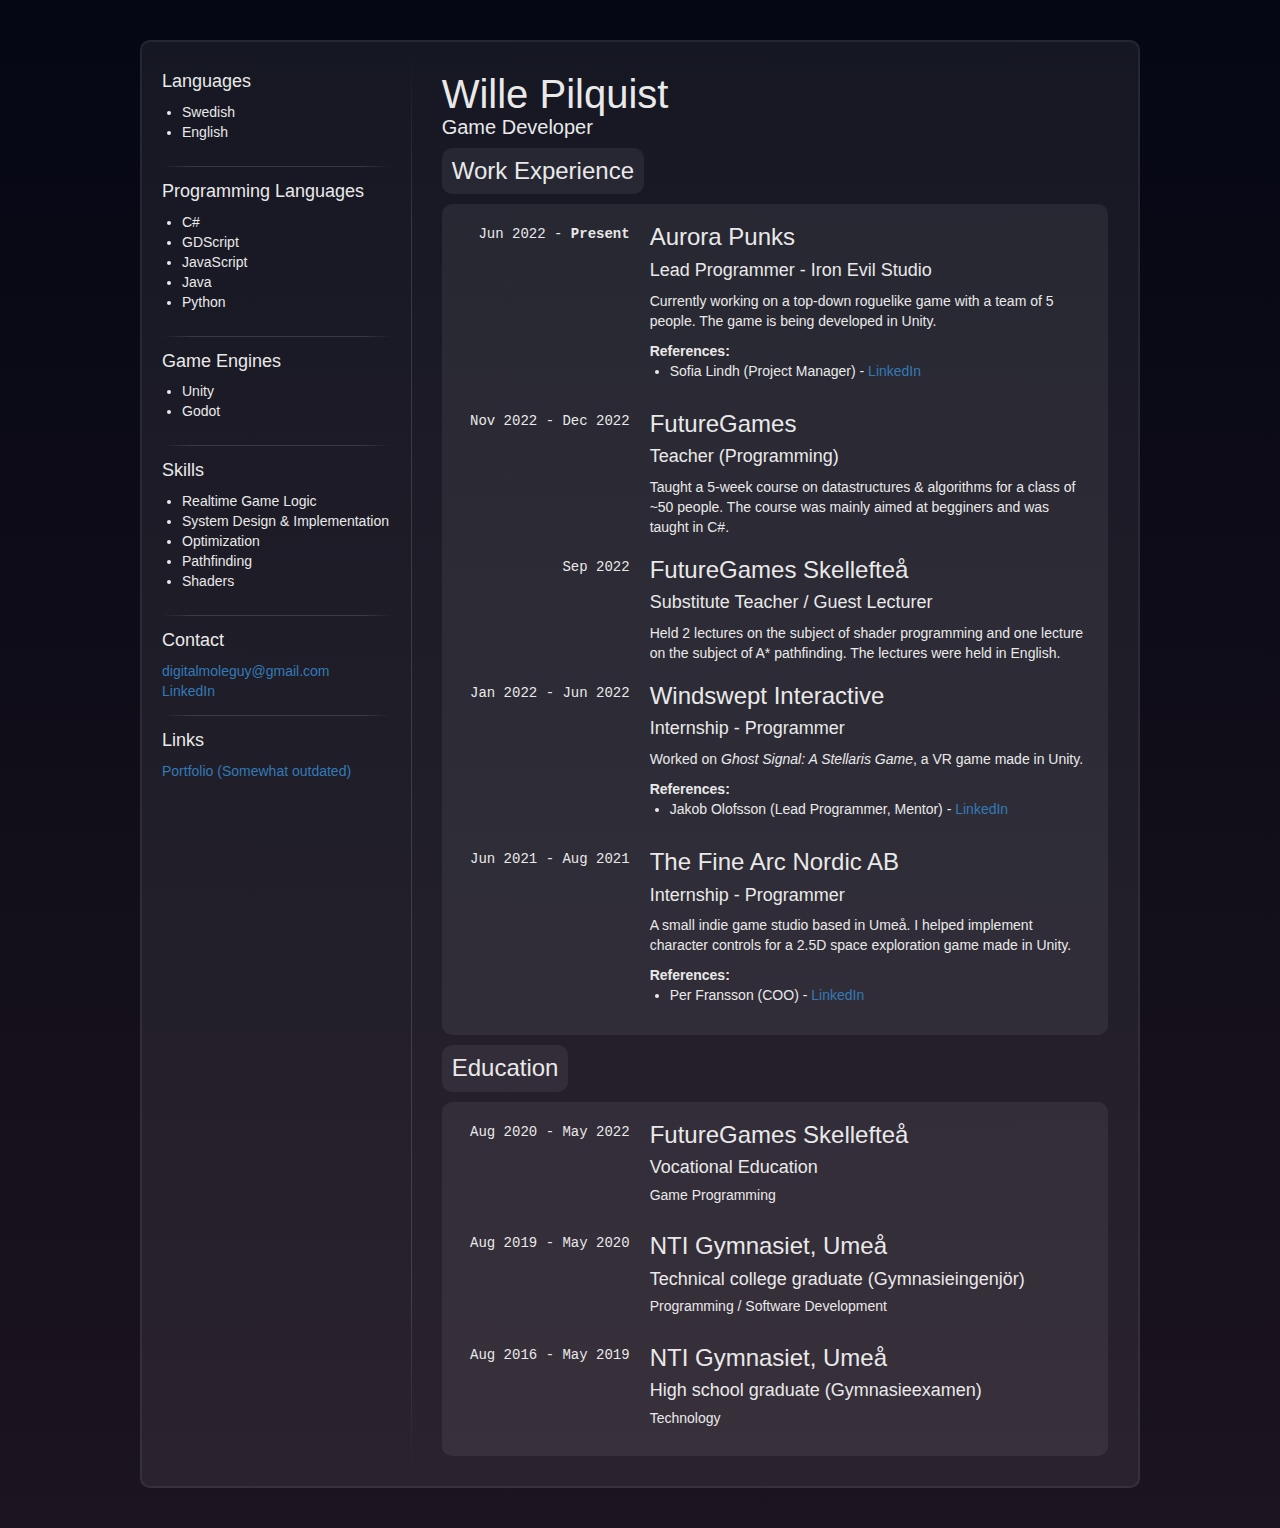
==== index.html @ 2f636a47 "massive buff to page loading" ====
<!DOCTYPE html>
<html lang="en">


<!DOCTYPE html>
<html lang="en">

<head>
	<meta charset="utf-8">
	<meta name="viewport" content="width=device-width, initial-scale=1.0">
	<meta name="description" content="Wille Pilquist's CV">
	<title>CV - Wille Pilquist</title>

	<style>
		body {
			background-color: #050714;
		}
	</style>
	<link rel="stylesheet" href="stylesheets/main.css">
	<link rel="stylesheet" href="stylesheets/desktop.css" media="screen and (min-width: 760px)">
	<link rel="stylesheet" href="stylesheets/mobile.css" media="screen and (max-width: 760px)">
</head>

<body>
	<main>
		<div id="main-right">
			<div id="name-container">
				<h1>Wille Pilquist</h1>
				<h2>Game Developer</h2>
			</div>

		</div>




		<div class="separator-vertical desktop-only"></div>

		<div id="main-left">
		</div>


	</main>

	<script src="objects.js"></script>
	<script src="main.js"></script>
</body>

</html>
---- stylesheets/main.css ----
@import url("https://maxcdn.bootstrapcdn.com/bootstrap/3.3.7/css/bootstrap.min.css");

:root {
    --color-glass: #ffffff11;
}



/* width */
::-webkit-scrollbar {
	width: 1rem;
}

/* Track */
::-webkit-scrollbar-track {
	background-image: -webkit-linear-gradient(180deg, #050714, #1c141f);
	background-image: -moz-linear-gradient(180deg, #050714, #1c141f);
	background-image: -ms-linear-gradient(180deg, #050714, #1c141f);
	background-image: -o-linear-gradient(180deg, #050714, #1c141f);
	background-image: linear-gradient(180deg, #050714, #1c141f);

	background-color: #1c141fff;
}



/* Handle */
::-webkit-scrollbar-thumb {
	background: var(--color-glass);
}

body {
	width: 100%;

	background-repeat: repeat-x;

	background-image: -webkit-linear-gradient(180deg, #050714, #1c141f);
	background-image: -moz-linear-gradient(180deg, #050714, #1c141f);
	background-image: -ms-linear-gradient(180deg, #050714, #1c141f);
	background-image: -o-linear-gradient(180deg, #050714, #1c141f);
	background-image: linear-gradient(180deg, #050714, #1c141f);


	background-color: #1c141fff;
	font-family: 'Open Sans', sans-serif;
}

main {
	display: flex;
	color: #e9e9e9;
	background-color: var(--color-glass);
}

#main-right {
	display: block;
	min-width: 300px;
}

.separator-vertical {
	display: inline-block;
	margin-top: 1rem;
	margin-bottom: 1rem;
	width: .1rem;
	background-image: radial-gradient(circle, #ffffff22 75%, #ffffff00);
}

.separator-horizontal {
	display: inline-block;
	width: 100%;
	height: .1rem;
	background-image: radial-gradient(circle, #ffffff22 75%, #ffffff00);

}

#name-container {
	display: block;
	margin: 1rem;
	margin-bottom: 0rem;
	width: fit-content;
}

#name-container h1 {
	margin: 0rem;
	font-size: 4rem;
}

#name-container h2 {
	margin: 0rem;
	font-size: 2rem;
}


#name-container h3 {
	margin: 0rem;
	font-size: 2rem;
}

ul{
    padding-left: 2rem;
}

#main-content-list {
	display: flex;
	flex-direction: column;

}

.major-header {
	display: block;
	margin: 1rem;
	margin-bottom: 0rem;
	padding: 1rem;
	width: fit-content;
	border-radius: 1rem;
	background-color: var(--color-glass);
}

.content-card {
	display: flex;
	flex-direction: column;
	margin: 1rem;
	padding: 1rem;
	border-radius: 1rem;
	background-color: var(--color-glass);

}

.item {
	display: flex;
	padding: 1rem;
	width: 100%;
    
}

.item-timespan {
	display: block;

	font-family: monospace;
}

.item-content {
	display: block;
}

.item-title {
	display: block;
	margin: 0;
	width: 100%;
}

.item-subtitle {
	display: block;
	width: 100%;
}

.item-description {
    min-height: 2rem;
}

.item-references {
	display: block;
	margin-top: 1rem;
	margin-bottom: 0rem;
	width: 100%;
}
---- stylesheets/desktop.css ----
.mobile-only {
	display: none;
}

@media screen and (max-width: 1000px) {

	::-webkit-scrollbar-track {
		border-left: solid 2px var(--color-glass);
	}
	
}

main {
	flex-direction: row-reverse;
	margin: 4rem auto;
	width: 100rem;
	min-width: 900px;
	border-radius: 1rem;

	border-width: 2px;
	border-style: solid;
	border-color: var(--color-glass);
}

@media screen and (max-width: 1000px) {
	main {
		margin: 0rem;
		border-radius: 0rem;
		border-style: none;
	}
}

#main-left {
	display: block;
	margin: 2rem;
	width: 25%;
}

#main-right {
	margin: 2rem;
	width: 75%;
}

.item-timespan {
	margin-right: 2rem;
	width: 18rem;

	text-align: right;
}

.item-content {
	width: 75%;
}
---- stylesheets/mobile.css ----
.desktop-only {
	display: none;
}


main {
	flex-direction: column;
	padding-bottom: 8rem;
	width: 100%;
	height: 100%;
}

#main-left {
	display: flex;
	flex-direction: column;
	padding: 1rem;
}

#main-left .skill-list {
	display: block;
	margin: 1rem;
}

.skill-list a {
	display: inline-block;
	margin-top: .5rem;
	margin-bottom: .5rem;
	padding: 1rem;
	border-radius: 1rem;
	background-color: #00000033;
}

#main-right {
	margin: 0rem;
}

.item {
	flex-direction: column;
}

.item-timespan {
	width: fit-content;
	margin-bottom: 1rem;
	margin-left: auto;

	background-color: var(--color-glass);
	padding: .25rem;
	padding-left: 1.25rem;
	padding-right: 1.25rem;
	border-radius: 1rem;
}
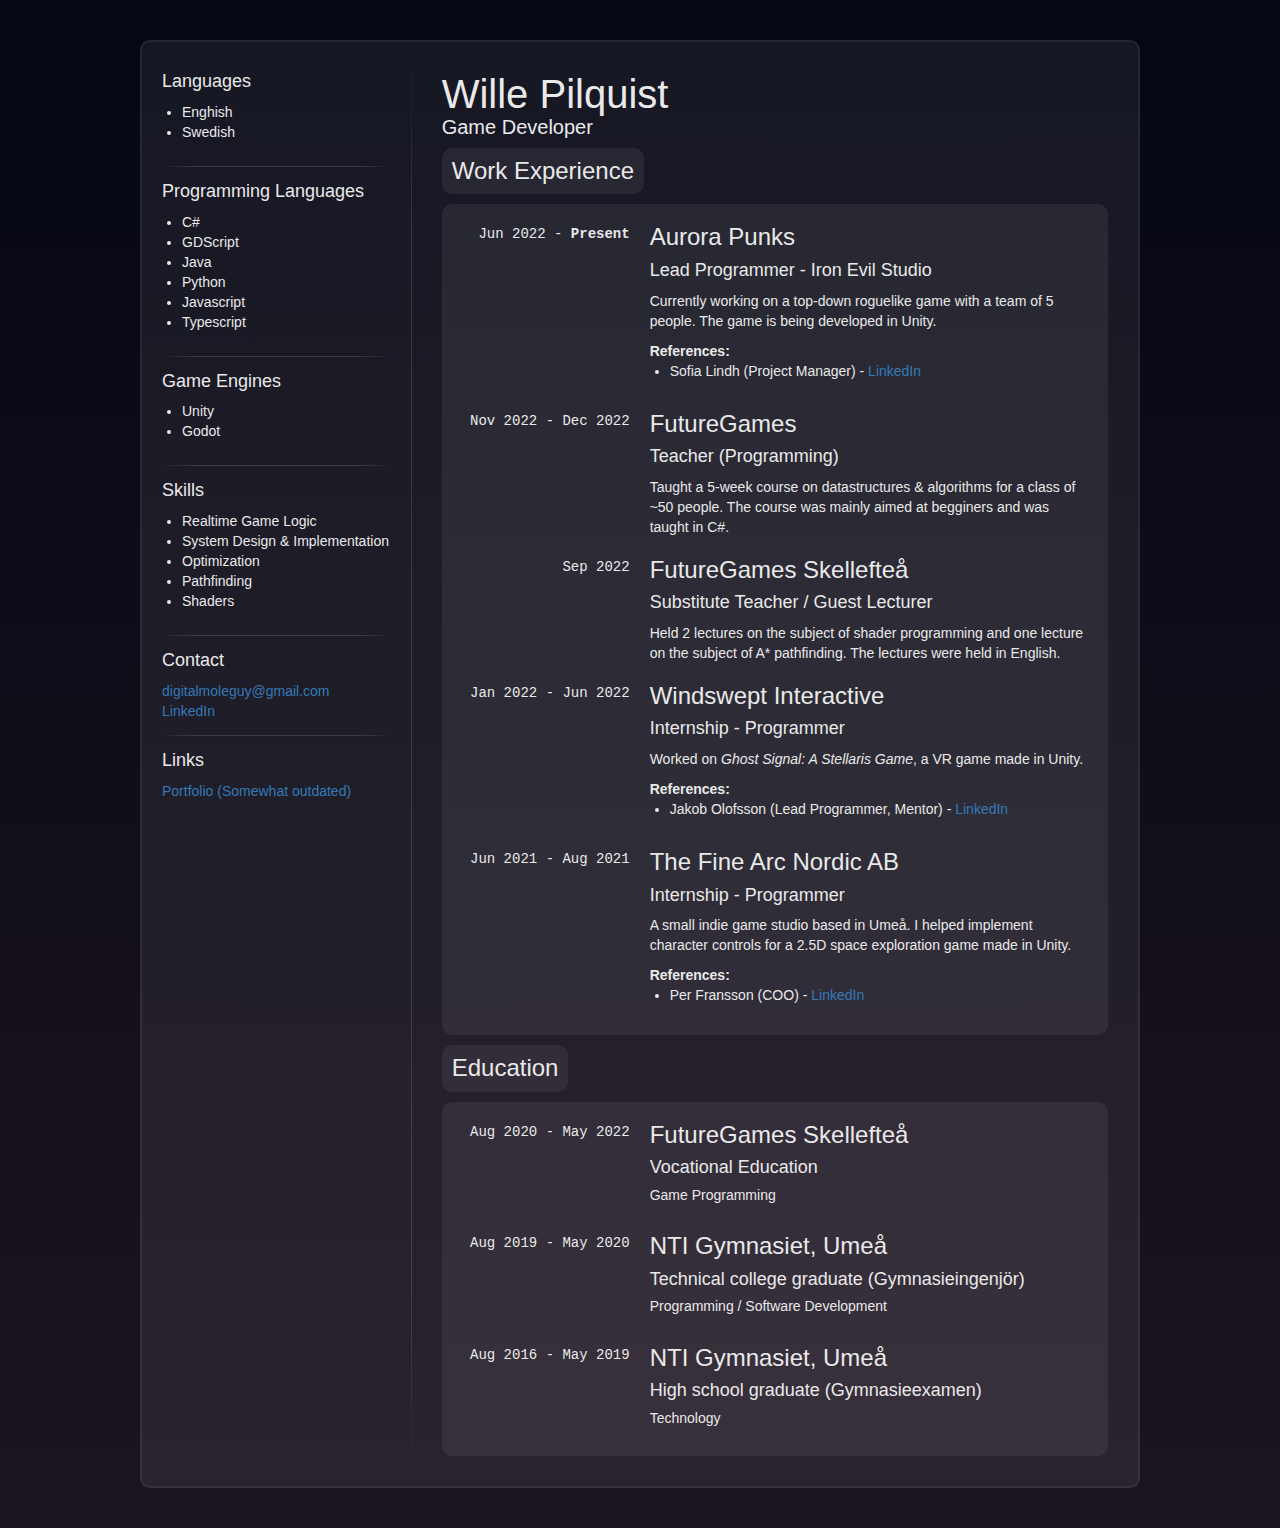
==== commit fe2fe6f6: "even better loading" ====
--- a/index.html
+++ b/index.html
@@ -16,9 +16,11 @@
 			background-color: #050714;
 		}
 	</style>
-	<link rel="stylesheet" href="stylesheets/main.css">
-	<link rel="stylesheet" href="stylesheets/desktop.css" media="screen and (min-width: 760px)">
-	<link rel="stylesheet" href="stylesheets/mobile.css" media="screen and (max-width: 760px)">
+	<!import bootstrap>
+		<link rel="stylesheet" href="https://maxcdn.bootstrapcdn.com/bootstrap/3.3.7/css/bootstrap.min.css">
+		<link rel=" stylesheet" href="stylesheets/main.css">
+		<link rel="stylesheet" href="stylesheets/desktop.css" media="screen and (min-width: 760px)">
+		<link rel="stylesheet" href="stylesheets/mobile.css" media="screen and (max-width: 760px)">
 </head>
 
 <body>
@@ -42,7 +44,6 @@
 
 	</main>
 
-	<script src="objects.js"></script>
 	<script src="main.js"></script>
 </body>
 
--- a/stylesheets/main.css
+++ b/stylesheets/main.css
@@ -1,33 +1,11 @@
-@import url("https://maxcdn.bootstrapcdn.com/bootstrap/3.3.7/css/bootstrap.min.css");
-
 :root {
     --color-glass: #ffffff11;
 }
 
-
-
-/* width */
-::-webkit-scrollbar {
-	width: 1rem;
+*{
+	box-sizing: border-box;
 }
 
-/* Track */
-::-webkit-scrollbar-track {
-	background-image: -webkit-linear-gradient(180deg, #050714, #1c141f);
-	background-image: -moz-linear-gradient(180deg, #050714, #1c141f);
-	background-image: -ms-linear-gradient(180deg, #050714, #1c141f);
-	background-image: -o-linear-gradient(180deg, #050714, #1c141f);
-	background-image: linear-gradient(180deg, #050714, #1c141f);
-
-	background-color: #1c141fff;
-}
-
-
-
-/* Handle */
-::-webkit-scrollbar-thumb {
-	background: var(--color-glass);
-}
 
 body {
 	width: 100%;
@@ -43,12 +21,16 @@
 
 	background-color: #1c141fff;
 	font-family: 'Open Sans', sans-serif;
+
+	font-size: 14px;;
+	line-height: 1.42857143;
 }
 
 main {
 	display: flex;
 	color: #e9e9e9;
 	background-color: var(--color-glass);
+	
 }
 
 #main-right {
@@ -75,7 +57,7 @@
 #name-container {
 	display: block;
 	margin: 1rem;
-	margin-bottom: 0rem;
+
 	width: fit-content;
 }
 
@@ -108,7 +90,6 @@
 .major-header {
 	display: block;
 	margin: 1rem;
-	margin-bottom: 0rem;
 	padding: 1rem;
 	width: fit-content;
 	border-radius: 1rem;
--- a/stylesheets/desktop.css
+++ b/stylesheets/desktop.css
@@ -1,3 +1,26 @@
+/* width */
+::-webkit-scrollbar {
+	width: 1rem;
+}
+
+/* Track */
+::-webkit-scrollbar-track {
+	background-image: -webkit-linear-gradient(180deg, #050714, #1c141f);
+	background-image: -moz-linear-gradient(180deg, #050714, #1c141f);
+	background-image: -ms-linear-gradient(180deg, #050714, #1c141f);
+	background-image: -o-linear-gradient(180deg, #050714, #1c141f);
+	background-image: linear-gradient(180deg, #050714, #1c141f);
+
+	background-color: #1c141fff;
+}
+
+
+
+/* Handle */
+::-webkit-scrollbar-thumb {
+	background: var(--color-glass);
+}
+
 
 .mobile-only {
 	display: none;
--- a/stylesheets/mobile.css
+++ b/stylesheets/mobile.css
@@ -1,27 +1,21 @@
-
 .desktop-only {
 	display: none;
 }
-
-
 main {
 	flex-direction: column;
 	padding-bottom: 8rem;
 	width: 100%;
 	height: 100%;
 }
-
 #main-left {
 	display: flex;
 	flex-direction: column;
 	padding: 1rem;
 }
-
 #main-left .skill-list {
 	display: block;
 	margin: 1rem;
 }
-
 .skill-list a {
 	display: inline-block;
 	margin-top: .5rem;
@@ -30,20 +24,16 @@
 	border-radius: 1rem;
 	background-color: #00000033;
 }
-
 #main-right {
 	margin: 0rem;
 }
-
 .item {
 	flex-direction: column;
 }
-
 .item-timespan {
 	width: fit-content;
 	margin-bottom: 1rem;
 	margin-left: auto;
-
 	background-color: var(--color-glass);
 	padding: .25rem;
 	padding-left: 1.25rem;
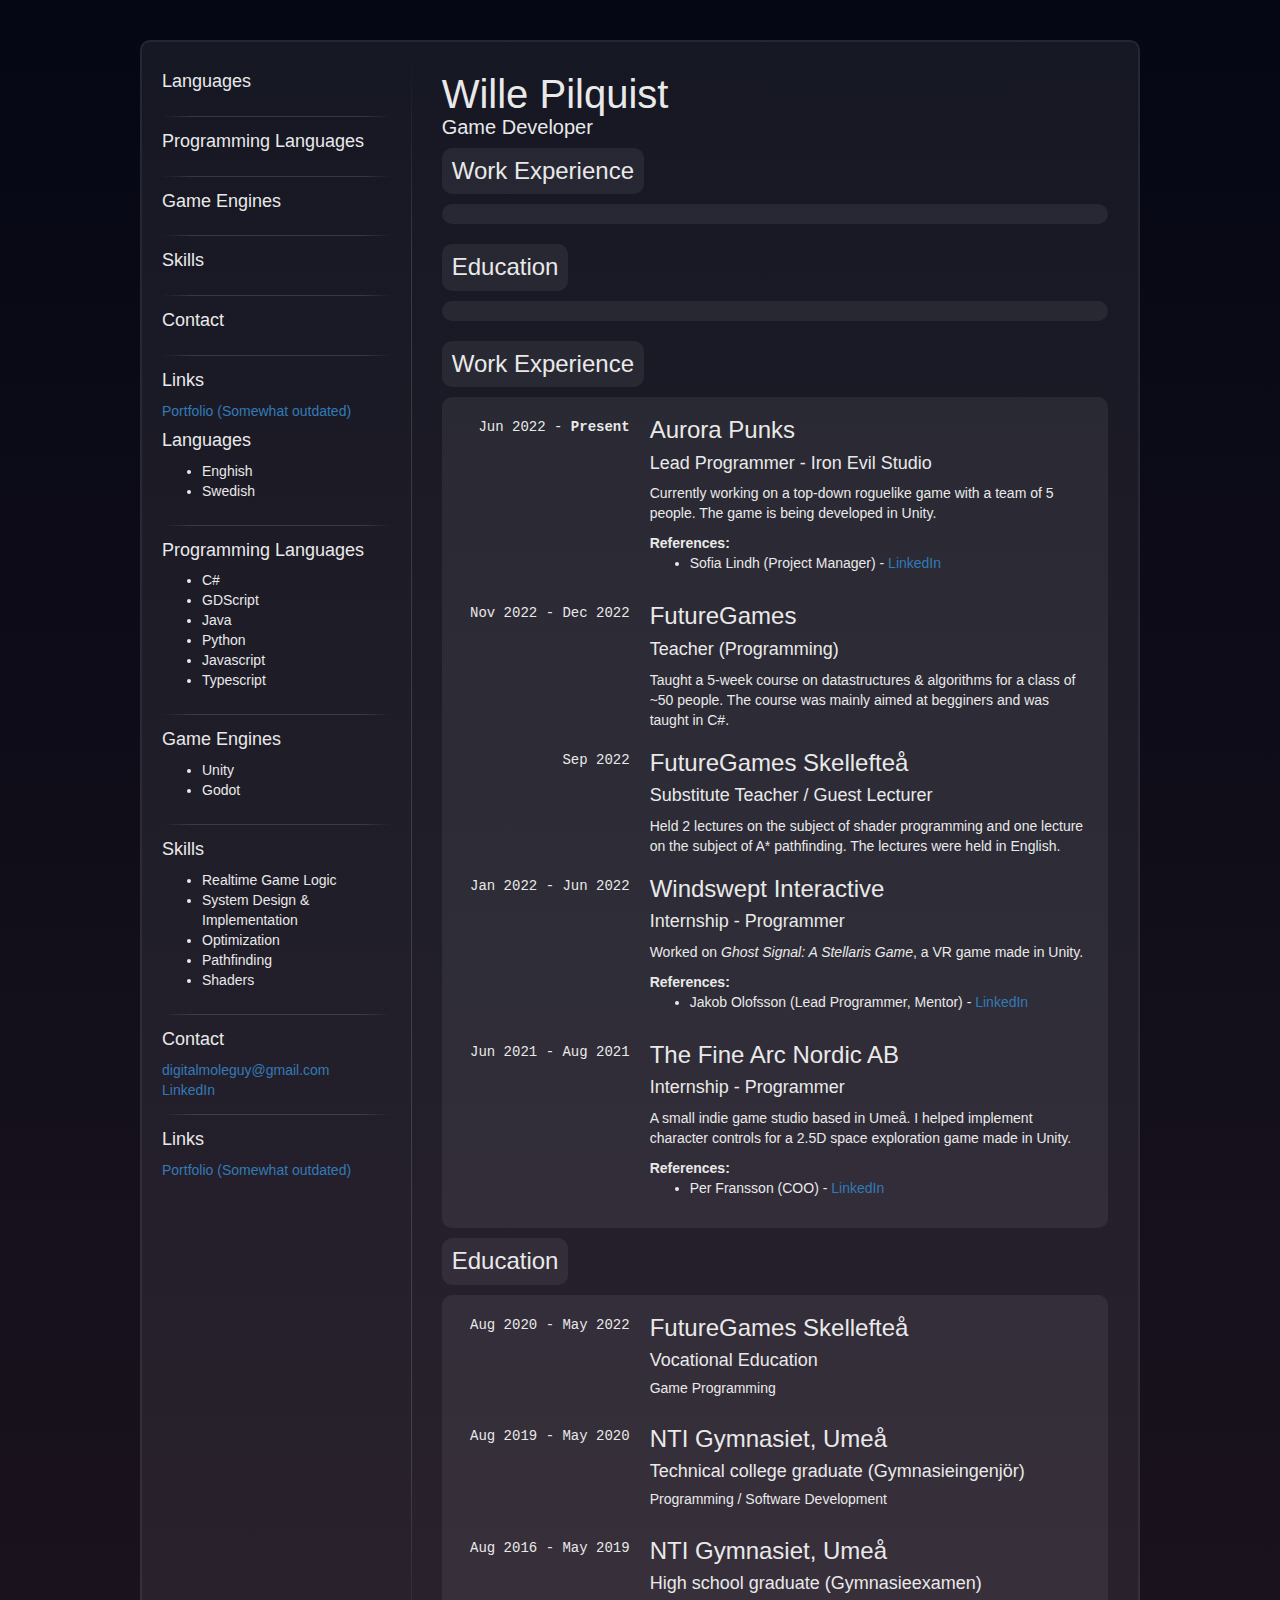
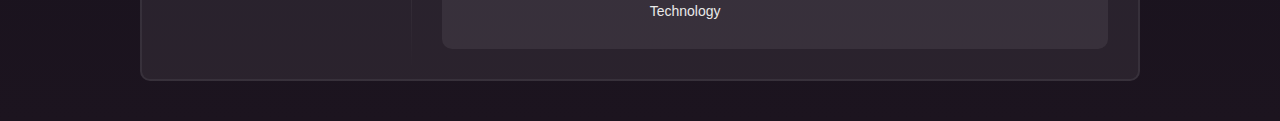
==== commit 6d59156e: "Merge pull request #1 from DigitalMoleMan/improved-css" ====
--- a/index.html
+++ b/index.html
@@ -2,49 +2,107 @@
 <html lang="en">
 
 
-<!DOCTYPE html>
-<html lang="en">
-
 <head>
+	<title>CV - Wille Pilquist</title>
 	<meta charset="utf-8">
 	<meta name="viewport" content="width=device-width, initial-scale=1.0">
 	<meta name="description" content="Wille Pilquist's CV">
-	<title>CV - Wille Pilquist</title>
 
 	<style>
-		body {
-			background-color: #050714;
+		@import url("https://maxcdn.bootstrapcdn.com/bootstrap/3.3.7/css/bootstrap.min.css");
+
+		:root {
+
+			--color-glass: #ffffff11;
 		}
 	</style>
-	<!import bootstrap>
-		<link rel="stylesheet" href="https://maxcdn.bootstrapcdn.com/bootstrap/3.3.7/css/bootstrap.min.css">
-		<link rel=" stylesheet" href="stylesheets/main.css">
-		<link rel="stylesheet" href="stylesheets/desktop.css" media="screen and (min-width: 760px)">
-		<link rel="stylesheet" href="stylesheets/mobile.css" media="screen and (max-width: 760px)">
+
+
+	<link rel="stylesheet" type="text/css" href="stylesheets/desktop.css" media="screen and (min-width: 760px)">
+	<link rel="stylesheet" type="text/css" href="stylesheets/mobile.css" media="screen and (max-width: 760px)">
 </head>
 
 <body>
 	<main>
+		<div id="main-left">
+			<div class="skill-list">
+				<h4>Languages</h4>
+				<div id="content-languages">
+
+				</div>
+			</div>
+			<div class="separator-horizontal"></div>
+			<div class="skill-list">
+				<h4>Programming Languages</h4>
+				<div id="content-programmingLanguages">
+
+				</div>
+			</div>
+
+			<div class="separator-horizontal"></div>
+
+			<div class="skill-list">
+				<h4>Game Engines</h4>
+				<div id="content-game-engines">
+
+				</div>
+			</div>
+
+			<div class="separator-horizontal"></div>
+
+			<div class="skill-list">
+				<h4>Skills</h4>
+				<div id="content-skills">
+
+				</div>
+			</div>
+
+			<div class="separator-horizontal"></div>
+
+			<div class="skill-list">
+				<h4>Contact</h4>
+				<div id="contact-info-container">
+
+				</div>
+			</div>
+
+			<div class="separator-horizontal"></div>
+
+			<div class="skill-list">
+				<h4>Links</h4>
+				<div id="link-container">
+					<a
+						href="https://docs.google.com/document/d/1xCcDn1TiYZZCbiKZtvmvej2U7AYeIVkkRqeB3TTLV8A/edit?usp=sharing">Portfolio
+						(Somewhat outdated)</a>
+				</div>
+			</div>
+		</div>
+
+		<div class="separator-vertical"></div>
+
 		<div id="main-right">
 			<div id="name-container">
 				<h1>Wille Pilquist</h1>
 				<h2>Game Developer</h2>
 			</div>
+			<div id="main-content-list">
+				<h3 class="major-header">Work Experience</h3>
+				<div class="content-card">
 
+					<div class="major-content-list" id="content-experience">
+					</div>
+				</div>
+				<h3 class="major-header">Education</h3>
+				<div class="content-card">
+
+					<div class="major-content-list" id="content-education">
+					</div>
+				</div>
+			</div>
+			<script src="objects.js"></script>
+			<script src="main.js"></script>
 		</div>
-
-
-
-
-		<div class="separator-vertical desktop-only"></div>
-
-		<div id="main-left">
-		</div>
-
-
 	</main>
-
-	<script src="main.js"></script>
 </body>
 
 </html>--- a/stylesheets/desktop.css
+++ b/stylesheets/desktop.css
@@ -11,19 +11,7 @@
 	background-image: -o-linear-gradient(180deg, #050714, #1c141f);
 	background-image: linear-gradient(180deg, #050714, #1c141f);
 
-	background-color: #1c141fff;
-}
-
-
-
-/* Handle */
-::-webkit-scrollbar-thumb {
-	background: var(--color-glass);
-}
-
-
-.mobile-only {
-	display: none;
+	background-color: #1c141f00;
 }
 
 @media screen and (max-width: 1000px) {
@@ -34,12 +22,40 @@
 	
 }
 
+
+
+/* Handle */
+::-webkit-scrollbar-thumb {
+	background: var(--color-glass);
+}
+
+body {
+	width: 100%;
+	-webkit-background-size: cover;
+	-moz-background-size: cover;
+	-o-background-size: cover;
+	background-size: cover;
+	background-repeat: repeat-x;
+
+	background-image: -webkit-linear-gradient(180deg, #050714, #1c141f);
+	background-image: -moz-linear-gradient(180deg, #050714, #1c141f);
+	background-image: -ms-linear-gradient(180deg, #050714, #1c141f);
+	background-image: -o-linear-gradient(180deg, #050714, #1c141f);
+	background-image: linear-gradient(180deg, #050714, #1c141f);
+
+
+	background-color: #1c141fff;
+	font-family: 'Open Sans', sans-serif;
+}
+
 main {
-	flex-direction: row-reverse;
+	display: flex;
 	margin: 4rem auto;
 	width: 100rem;
 	min-width: 900px;
 	border-radius: 1rem;
+	color: #e9e9e9;
+	background-color: var(--color-glass);
 
 	border-width: 2px;
 	border-style: solid;
@@ -61,17 +77,113 @@
 }
 
 #main-right {
+	display: block;
 	margin: 2rem;
 	width: 75%;
+	min-width: 300px;
+}
+
+.separator-vertical {
+	display: inline-block;
+	margin-top: 1rem;
+	margin-bottom: 1rem;
+	width: .1rem;
+	background-image: radial-gradient(circle, #ffffff22 75%, #ffffff00);
+}
+
+.separator-horizontal {
+	display: inline-block;
+	width: 100%;
+	height: .1rem;
+	background-image: radial-gradient(circle, #ffffff22 75%, #ffffff00);
+
+}
+
+#name-container {
+	display: block;
+	margin: 1rem;
+	margin-bottom: 0rem;
+	width: fit-content;
+}
+
+#name-container h1 {
+	margin: 0rem;
+	font-size: 4rem;
+}
+
+#name-container h2 {
+	margin: 0rem;
+	font-size: 2rem;
+}
+
+
+#name-container h3 {
+	margin: 0rem;
+	font-size: 2rem;
+}
+
+
+#main-content-list {
+	display: flex;
+	flex-direction: column;
+
+}
+
+.major-header {
+	display: block;
+	margin: 1rem;
+	margin-bottom: 0rem;
+	padding: 1rem;
+	width: fit-content;
+	border-radius: 1rem;
+	background-color: var(--color-glass);
+}
+
+.content-card {
+	display: flex;
+	flex-direction: column;
+	margin: 1rem;
+	padding: 1rem;
+	border-radius: 1rem;
+	background-color: var(--color-glass);
+
+}
+
+.item {
+	display: flex;
+	padding: 1rem;
+	width: 100%;
 }
 
 .item-timespan {
+	display: block;
 	margin-right: 2rem;
 	width: 18rem;
 
 	text-align: right;
+
+	font-family: monospace;
 }
 
 .item-content {
+	display: block;
 	width: 75%;
+}
+
+.item-title {
+	display: block;
+	margin: 0;
+	width: 100%;
+}
+
+.item-subtitle {
+	display: block;
+	width: 100%;
+}
+
+.item-references {
+	display: block;
+	margin-top: 1rem;
+	margin-bottom: 0rem;
+	width: 100%;
 }--- a/stylesheets/mobile.css
+++ b/stylesheets/mobile.css
@@ -1,21 +1,63 @@
-.desktop-only {
-	display: none;
+/* width */
+::-webkit-scrollbar {
+	width: 1rem;
 }
+
+/* Track */
+::-webkit-scrollbar-track {
+	background-image: -webkit-linear-gradient(180deg, #050714, #1c141f);
+	background-image: -moz-linear-gradient(180deg, #050714, #1c141f);
+	background-image: -ms-linear-gradient(180deg, #050714, #1c141f);
+	background-image: -o-linear-gradient(180deg, #050714, #1c141f);
+	background-image: linear-gradient(180deg, #050714, #1c141f);
+
+
+	background-color: #1c141fff;
+}
+
+/* Handle */
+::-webkit-scrollbar-thumb {
+	background: #ffffff11;
+}
+
+body {
+	width: 100%;
+	-webkit-background-size: cover;
+	-moz-background-size: cover;
+	-o-background-size: cover;
+	background-size: cover;
+	background-repeat: repeat-x;
+
+	background-image: -webkit-linear-gradient(180deg, #050714, #1c141f);
+	background-image: -moz-linear-gradient(180deg, #050714, #1c141f);
+	background-image: -ms-linear-gradient(180deg, #050714, #1c141f);
+	background-image: -o-linear-gradient(180deg, #050714, #1c141f);
+	background-image: linear-gradient(180deg, #050714, #1c141f);
+	background-color: #080b0e;
+	font-family: 'Open Sans', sans-serif;
+}
+
 main {
-	flex-direction: column;
+	display: flex;
+	flex-direction: column-reverse;
 	padding-bottom: 8rem;
 	width: 100%;
 	height: 100%;
+	color: #e9e9e9;
+	background-color: #ffffff11;
 }
+
 #main-left {
 	display: flex;
 	flex-direction: column;
 	padding: 1rem;
 }
+
 #main-left .skill-list {
 	display: block;
 	margin: 1rem;
 }
+
 .skill-list a {
 	display: inline-block;
 	margin-top: .5rem;
@@ -24,19 +66,118 @@
 	border-radius: 1rem;
 	background-color: #00000033;
 }
+
 #main-right {
+	display: block;
 	margin: 0rem;
+	min-width: 300px;
 }
+
+.separator-vertical {
+	display: inline-block;
+	margin-top: 1rem;
+	margin-bottom: 1rem;
+	width: .1rem;
+	background-image: radial-gradient(circle, #ffffff22 75%, #ffffff00);
+}
+
+.separator-horizontal {
+	display: inline-block;
+	width: 100%;
+	height: .1rem;
+	background-image: radial-gradient(circle, #ffffff22 75%, #ffffff00);
+
+}
+
+#name-container {
+	display: block;
+	margin: 1rem;
+	margin-bottom: 0rem;
+	width: fit-content;
+}
+
+#name-container h1 {
+	margin: 0rem;
+	font-size: 4rem;
+}
+
+#name-container h2 {
+	margin: 0rem;
+	font-size: 2rem;
+}
+
+#name-container h3 {
+	margin: 0rem;
+	font-size: 2rem;
+}
+
+
+#main-content-list {
+	display: flex;
+	flex-direction: column;
+
+}
+
+.major-header {
+	display: block;
+	margin: 1rem;
+	margin-bottom: 0rem;
+	padding: 1rem;
+	width: fit-content;
+	border-radius: 1rem;
+	background-color: #ffffff11;
+}
+
+.content-card {
+	display: flex;
+	flex-direction: column;
+	margin: 1rem;
+	padding: 1rem;
+	border-radius: 1rem;
+	background-color: #ffffff11;
+
+}
+
 .item {
+	display: flex;
 	flex-direction: column;
+	padding: 1rem;
+	width: 100%;
 }
+
 .item-timespan {
+	display: block;
 	width: fit-content;
 	margin-bottom: 1rem;
 	margin-left: auto;
-	background-color: var(--color-glass);
+
+	background-color: #ffffff11;
 	padding: .25rem;
 	padding-left: 1.25rem;
 	padding-right: 1.25rem;
 	border-radius: 1rem;
+
+	font-family: monospace;
+}
+
+.item-content {
+	display: block;
+}
+
+.item-title {
+	display: block;
+	margin: 0;
+	width: 100%;
+}
+
+.item-subtitle {
+	display: block;
+	width: 100%;
+}
+
+.item-references {
+	display: block;
+	margin-top: 1rem;
+	margin-bottom: 0rem;
+	width: 100%;
 }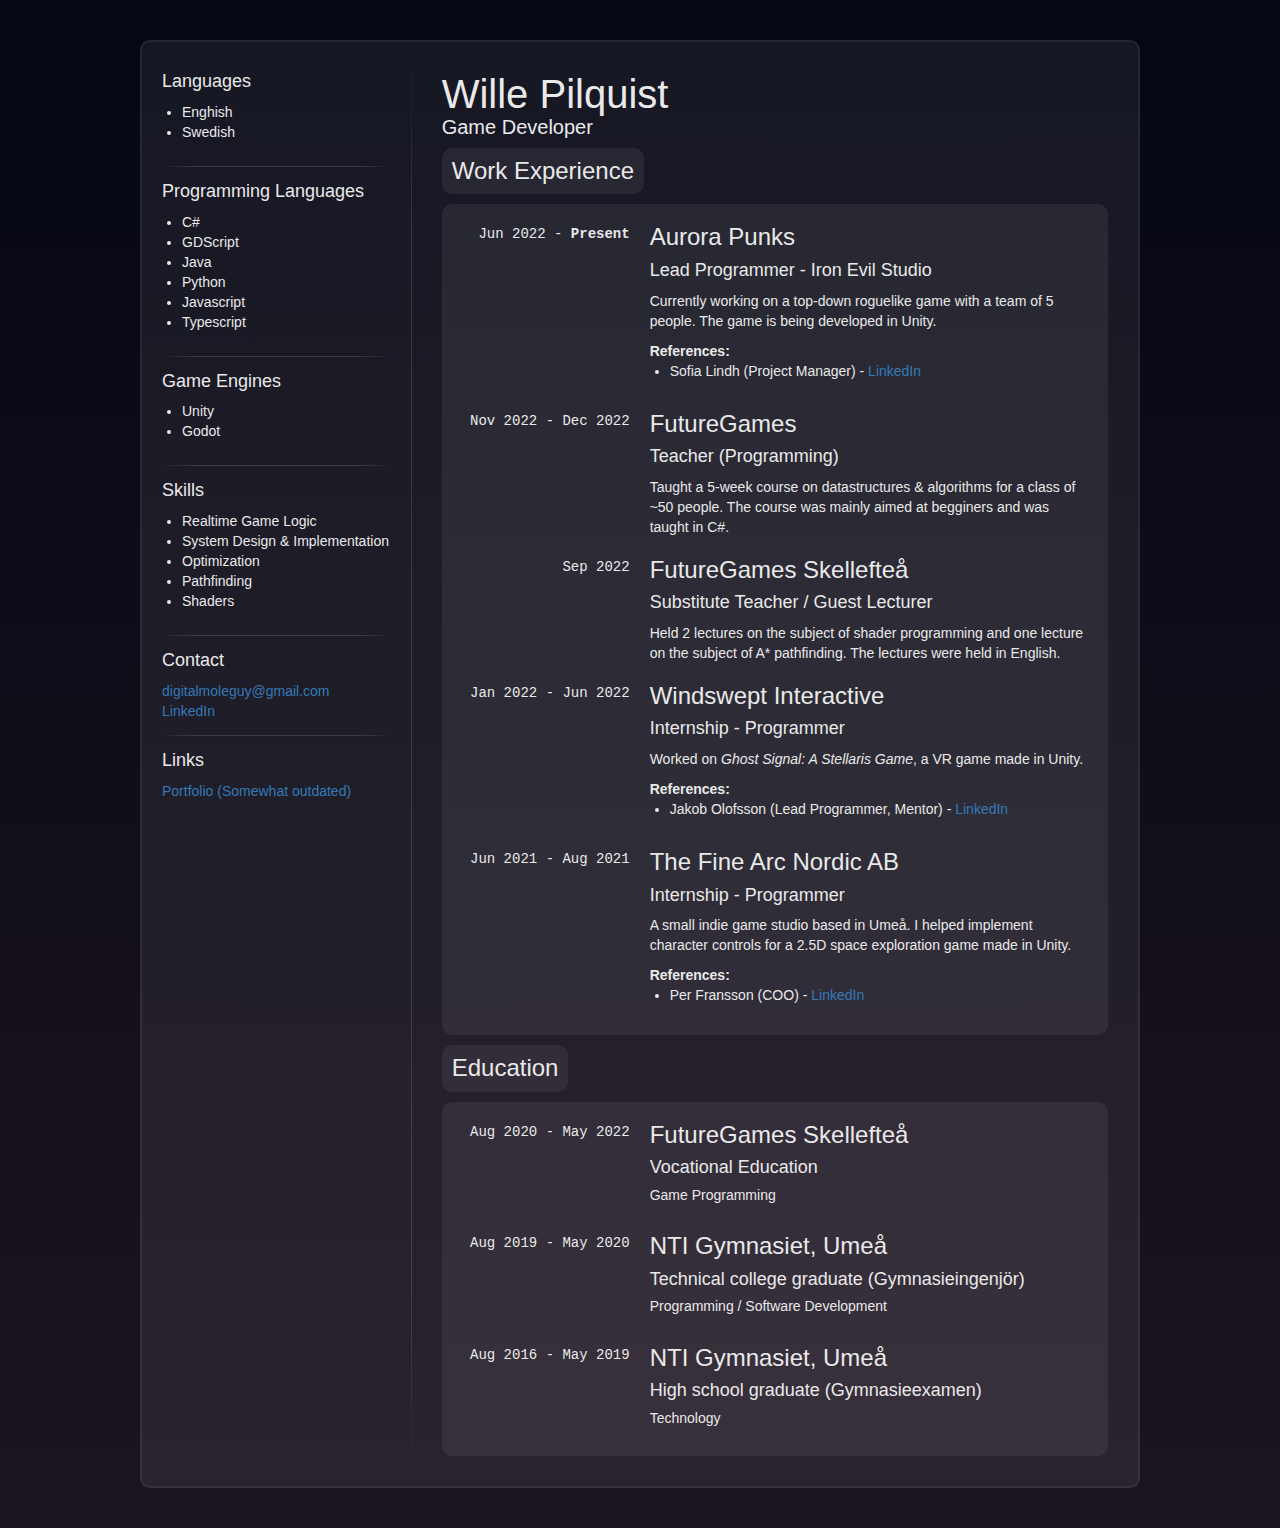
==== commit c9481b7c: "Merge pull request #2 from DigitalMoleMan/better-page-loading" ====
--- a/index.html
+++ b/index.html
@@ -2,107 +2,49 @@
 <html lang="en">
 
 
+<!DOCTYPE html>
+<html lang="en">
+
 <head>
-	<title>CV - Wille Pilquist</title>
 	<meta charset="utf-8">
 	<meta name="viewport" content="width=device-width, initial-scale=1.0">
 	<meta name="description" content="Wille Pilquist's CV">
+	<title>CV - Wille Pilquist</title>
 
 	<style>
-		@import url("https://maxcdn.bootstrapcdn.com/bootstrap/3.3.7/css/bootstrap.min.css");
-
-		:root {
-
-			--color-glass: #ffffff11;
+		body {
+			background-color: #050714;
 		}
 	</style>
-
-
-	<link rel="stylesheet" type="text/css" href="stylesheets/desktop.css" media="screen and (min-width: 760px)">
-	<link rel="stylesheet" type="text/css" href="stylesheets/mobile.css" media="screen and (max-width: 760px)">
+	<!import bootstrap>
+		<link rel="stylesheet" href="https://maxcdn.bootstrapcdn.com/bootstrap/3.3.7/css/bootstrap.min.css">
+		<link rel=" stylesheet" href="stylesheets/main.css">
+		<link rel="stylesheet" href="stylesheets/desktop.css" media="screen and (min-width: 760px)">
+		<link rel="stylesheet" href="stylesheets/mobile.css" media="screen and (max-width: 760px)">
 </head>
 
 <body>
 	<main>
-		<div id="main-left">
-			<div class="skill-list">
-				<h4>Languages</h4>
-				<div id="content-languages">
-
-				</div>
-			</div>
-			<div class="separator-horizontal"></div>
-			<div class="skill-list">
-				<h4>Programming Languages</h4>
-				<div id="content-programmingLanguages">
-
-				</div>
-			</div>
-
-			<div class="separator-horizontal"></div>
-
-			<div class="skill-list">
-				<h4>Game Engines</h4>
-				<div id="content-game-engines">
-
-				</div>
-			</div>
-
-			<div class="separator-horizontal"></div>
-
-			<div class="skill-list">
-				<h4>Skills</h4>
-				<div id="content-skills">
-
-				</div>
-			</div>
-
-			<div class="separator-horizontal"></div>
-
-			<div class="skill-list">
-				<h4>Contact</h4>
-				<div id="contact-info-container">
-
-				</div>
-			</div>
-
-			<div class="separator-horizontal"></div>
-
-			<div class="skill-list">
-				<h4>Links</h4>
-				<div id="link-container">
-					<a
-						href="https://docs.google.com/document/d/1xCcDn1TiYZZCbiKZtvmvej2U7AYeIVkkRqeB3TTLV8A/edit?usp=sharing">Portfolio
-						(Somewhat outdated)</a>
-				</div>
-			</div>
-		</div>
-
-		<div class="separator-vertical"></div>
-
 		<div id="main-right">
 			<div id="name-container">
 				<h1>Wille Pilquist</h1>
 				<h2>Game Developer</h2>
 			</div>
-			<div id="main-content-list">
-				<h3 class="major-header">Work Experience</h3>
-				<div class="content-card">
 
-					<div class="major-content-list" id="content-experience">
-					</div>
-				</div>
-				<h3 class="major-header">Education</h3>
-				<div class="content-card">
+		</div>
 
-					<div class="major-content-list" id="content-education">
-					</div>
-				</div>
-			</div>
-			<script src="objects.js"></script>
-			<script src="main.js"></script>
+
+
+
+		<div class="separator-vertical desktop-only"></div>
+
+		<div id="main-left">
 		</div>
+
+
 	</main>
+
+	<script src="main.js"></script>
 </body>
 
 </html>--- a/stylesheets/main.css
+++ b/stylesheets/main.css
@@ -0,0 +1,146 @@
+:root {
+    --color-glass: #ffffff11;
+}
+
+*{
+	box-sizing: border-box;
+}
+
+
+body {
+	width: 100%;
+
+	background-repeat: repeat-x;
+
+	background-image: -webkit-linear-gradient(180deg, #050714, #1c141f);
+	background-image: -moz-linear-gradient(180deg, #050714, #1c141f);
+	background-image: -ms-linear-gradient(180deg, #050714, #1c141f);
+	background-image: -o-linear-gradient(180deg, #050714, #1c141f);
+	background-image: linear-gradient(180deg, #050714, #1c141f);
+
+
+	background-color: #1c141fff;
+	font-family: 'Open Sans', sans-serif;
+
+	font-size: 14px;;
+	line-height: 1.42857143;
+}
+
+main {
+	display: flex;
+	color: #e9e9e9;
+	background-color: var(--color-glass);
+	
+}
+
+#main-right {
+	display: block;
+	min-width: 300px;
+}
+
+.separator-vertical {
+	display: inline-block;
+	margin-top: 1rem;
+	margin-bottom: 1rem;
+	width: .1rem;
+	background-image: radial-gradient(circle, #ffffff22 75%, #ffffff00);
+}
+
+.separator-horizontal {
+	display: inline-block;
+	width: 100%;
+	height: .1rem;
+	background-image: radial-gradient(circle, #ffffff22 75%, #ffffff00);
+
+}
+
+#name-container {
+	display: block;
+	margin: 1rem;
+
+	width: fit-content;
+}
+
+#name-container h1 {
+	margin: 0rem;
+	font-size: 4rem;
+}
+
+#name-container h2 {
+	margin: 0rem;
+	font-size: 2rem;
+}
+
+
+#name-container h3 {
+	margin: 0rem;
+	font-size: 2rem;
+}
+
+ul{
+    padding-left: 2rem;
+}
+
+#main-content-list {
+	display: flex;
+	flex-direction: column;
+
+}
+
+.major-header {
+	display: block;
+	margin: 1rem;
+	padding: 1rem;
+	width: fit-content;
+	border-radius: 1rem;
+	background-color: var(--color-glass);
+}
+
+.content-card {
+	display: flex;
+	flex-direction: column;
+	margin: 1rem;
+	padding: 1rem;
+	border-radius: 1rem;
+	background-color: var(--color-glass);
+
+}
+
+.item {
+	display: flex;
+	padding: 1rem;
+	width: 100%;
+    
+}
+
+.item-timespan {
+	display: block;
+
+	font-family: monospace;
+}
+
+.item-content {
+	display: block;
+}
+
+.item-title {
+	display: block;
+	margin: 0;
+	width: 100%;
+}
+
+.item-subtitle {
+	display: block;
+	width: 100%;
+}
+
+.item-description {
+    min-height: 2rem;
+}
+
+.item-references {
+	display: block;
+	margin-top: 1rem;
+	margin-bottom: 0rem;
+	width: 100%;
+}--- a/stylesheets/desktop.css
+++ b/stylesheets/desktop.css
@@ -11,7 +11,19 @@
 	background-image: -o-linear-gradient(180deg, #050714, #1c141f);
 	background-image: linear-gradient(180deg, #050714, #1c141f);
 
-	background-color: #1c141f00;
+	background-color: #1c141fff;
+}
+
+
+
+/* Handle */
+::-webkit-scrollbar-thumb {
+	background: var(--color-glass);
+}
+
+
+.mobile-only {
+	display: none;
 }
 
 @media screen and (max-width: 1000px) {
@@ -22,40 +34,12 @@
 	
 }
 
-
-
-/* Handle */
-::-webkit-scrollbar-thumb {
-	background: var(--color-glass);
-}
-
-body {
-	width: 100%;
-	-webkit-background-size: cover;
-	-moz-background-size: cover;
-	-o-background-size: cover;
-	background-size: cover;
-	background-repeat: repeat-x;
-
-	background-image: -webkit-linear-gradient(180deg, #050714, #1c141f);
-	background-image: -moz-linear-gradient(180deg, #050714, #1c141f);
-	background-image: -ms-linear-gradient(180deg, #050714, #1c141f);
-	background-image: -o-linear-gradient(180deg, #050714, #1c141f);
-	background-image: linear-gradient(180deg, #050714, #1c141f);
-
-
-	background-color: #1c141fff;
-	font-family: 'Open Sans', sans-serif;
-}
-
 main {
-	display: flex;
+	flex-direction: row-reverse;
 	margin: 4rem auto;
 	width: 100rem;
 	min-width: 900px;
 	border-radius: 1rem;
-	color: #e9e9e9;
-	background-color: var(--color-glass);
 
 	border-width: 2px;
 	border-style: solid;
@@ -77,113 +61,17 @@
 }
 
 #main-right {
-	display: block;
 	margin: 2rem;
 	width: 75%;
-	min-width: 300px;
-}
-
-.separator-vertical {
-	display: inline-block;
-	margin-top: 1rem;
-	margin-bottom: 1rem;
-	width: .1rem;
-	background-image: radial-gradient(circle, #ffffff22 75%, #ffffff00);
-}
-
-.separator-horizontal {
-	display: inline-block;
-	width: 100%;
-	height: .1rem;
-	background-image: radial-gradient(circle, #ffffff22 75%, #ffffff00);
-
-}
-
-#name-container {
-	display: block;
-	margin: 1rem;
-	margin-bottom: 0rem;
-	width: fit-content;
-}
-
-#name-container h1 {
-	margin: 0rem;
-	font-size: 4rem;
-}
-
-#name-container h2 {
-	margin: 0rem;
-	font-size: 2rem;
-}
-
-
-#name-container h3 {
-	margin: 0rem;
-	font-size: 2rem;
-}
-
-
-#main-content-list {
-	display: flex;
-	flex-direction: column;
-
-}
-
-.major-header {
-	display: block;
-	margin: 1rem;
-	margin-bottom: 0rem;
-	padding: 1rem;
-	width: fit-content;
-	border-radius: 1rem;
-	background-color: var(--color-glass);
-}
-
-.content-card {
-	display: flex;
-	flex-direction: column;
-	margin: 1rem;
-	padding: 1rem;
-	border-radius: 1rem;
-	background-color: var(--color-glass);
-
-}
-
-.item {
-	display: flex;
-	padding: 1rem;
-	width: 100%;
 }
 
 .item-timespan {
-	display: block;
 	margin-right: 2rem;
 	width: 18rem;
 
 	text-align: right;
-
-	font-family: monospace;
 }
 
 .item-content {
-	display: block;
 	width: 75%;
-}
-
-.item-title {
-	display: block;
-	margin: 0;
-	width: 100%;
-}
-
-.item-subtitle {
-	display: block;
-	width: 100%;
-}
-
-.item-references {
-	display: block;
-	margin-top: 1rem;
-	margin-bottom: 0rem;
-	width: 100%;
 }--- a/stylesheets/mobile.css
+++ b/stylesheets/mobile.css
@@ -1,63 +1,21 @@
-/* width */
-::-webkit-scrollbar {
-	width: 1rem;
+.desktop-only {
+	display: none;
 }
-
-/* Track */
-::-webkit-scrollbar-track {
-	background-image: -webkit-linear-gradient(180deg, #050714, #1c141f);
-	background-image: -moz-linear-gradient(180deg, #050714, #1c141f);
-	background-image: -ms-linear-gradient(180deg, #050714, #1c141f);
-	background-image: -o-linear-gradient(180deg, #050714, #1c141f);
-	background-image: linear-gradient(180deg, #050714, #1c141f);
-
-
-	background-color: #1c141fff;
-}
-
-/* Handle */
-::-webkit-scrollbar-thumb {
-	background: #ffffff11;
-}
-
-body {
-	width: 100%;
-	-webkit-background-size: cover;
-	-moz-background-size: cover;
-	-o-background-size: cover;
-	background-size: cover;
-	background-repeat: repeat-x;
-
-	background-image: -webkit-linear-gradient(180deg, #050714, #1c141f);
-	background-image: -moz-linear-gradient(180deg, #050714, #1c141f);
-	background-image: -ms-linear-gradient(180deg, #050714, #1c141f);
-	background-image: -o-linear-gradient(180deg, #050714, #1c141f);
-	background-image: linear-gradient(180deg, #050714, #1c141f);
-	background-color: #080b0e;
-	font-family: 'Open Sans', sans-serif;
-}
-
 main {
-	display: flex;
-	flex-direction: column-reverse;
+	flex-direction: column;
 	padding-bottom: 8rem;
 	width: 100%;
 	height: 100%;
-	color: #e9e9e9;
-	background-color: #ffffff11;
 }
-
 #main-left {
 	display: flex;
 	flex-direction: column;
 	padding: 1rem;
 }
-
 #main-left .skill-list {
 	display: block;
 	margin: 1rem;
 }
-
 .skill-list a {
 	display: inline-block;
 	margin-top: .5rem;
@@ -66,118 +24,19 @@
 	border-radius: 1rem;
 	background-color: #00000033;
 }
-
 #main-right {
-	display: block;
 	margin: 0rem;
-	min-width: 300px;
 }
-
-.separator-vertical {
-	display: inline-block;
-	margin-top: 1rem;
-	margin-bottom: 1rem;
-	width: .1rem;
-	background-image: radial-gradient(circle, #ffffff22 75%, #ffffff00);
+.item {
+	flex-direction: column;
 }
-
-.separator-horizontal {
-	display: inline-block;
-	width: 100%;
-	height: .1rem;
-	background-image: radial-gradient(circle, #ffffff22 75%, #ffffff00);
-
-}
-
-#name-container {
-	display: block;
-	margin: 1rem;
-	margin-bottom: 0rem;
-	width: fit-content;
-}
-
-#name-container h1 {
-	margin: 0rem;
-	font-size: 4rem;
-}
-
-#name-container h2 {
-	margin: 0rem;
-	font-size: 2rem;
-}
-
-#name-container h3 {
-	margin: 0rem;
-	font-size: 2rem;
-}
-
-
-#main-content-list {
-	display: flex;
-	flex-direction: column;
-
-}
-
-.major-header {
-	display: block;
-	margin: 1rem;
-	margin-bottom: 0rem;
-	padding: 1rem;
-	width: fit-content;
-	border-radius: 1rem;
-	background-color: #ffffff11;
-}
-
-.content-card {
-	display: flex;
-	flex-direction: column;
-	margin: 1rem;
-	padding: 1rem;
-	border-radius: 1rem;
-	background-color: #ffffff11;
-
-}
-
-.item {
-	display: flex;
-	flex-direction: column;
-	padding: 1rem;
-	width: 100%;
-}
-
 .item-timespan {
-	display: block;
 	width: fit-content;
 	margin-bottom: 1rem;
 	margin-left: auto;
-
-	background-color: #ffffff11;
+	background-color: var(--color-glass);
 	padding: .25rem;
 	padding-left: 1.25rem;
 	padding-right: 1.25rem;
 	border-radius: 1rem;
-
-	font-family: monospace;
-}
-
-.item-content {
-	display: block;
-}
-
-.item-title {
-	display: block;
-	margin: 0;
-	width: 100%;
-}
-
-.item-subtitle {
-	display: block;
-	width: 100%;
-}
-
-.item-references {
-	display: block;
-	margin-top: 1rem;
-	margin-bottom: 0rem;
-	width: 100%;
 }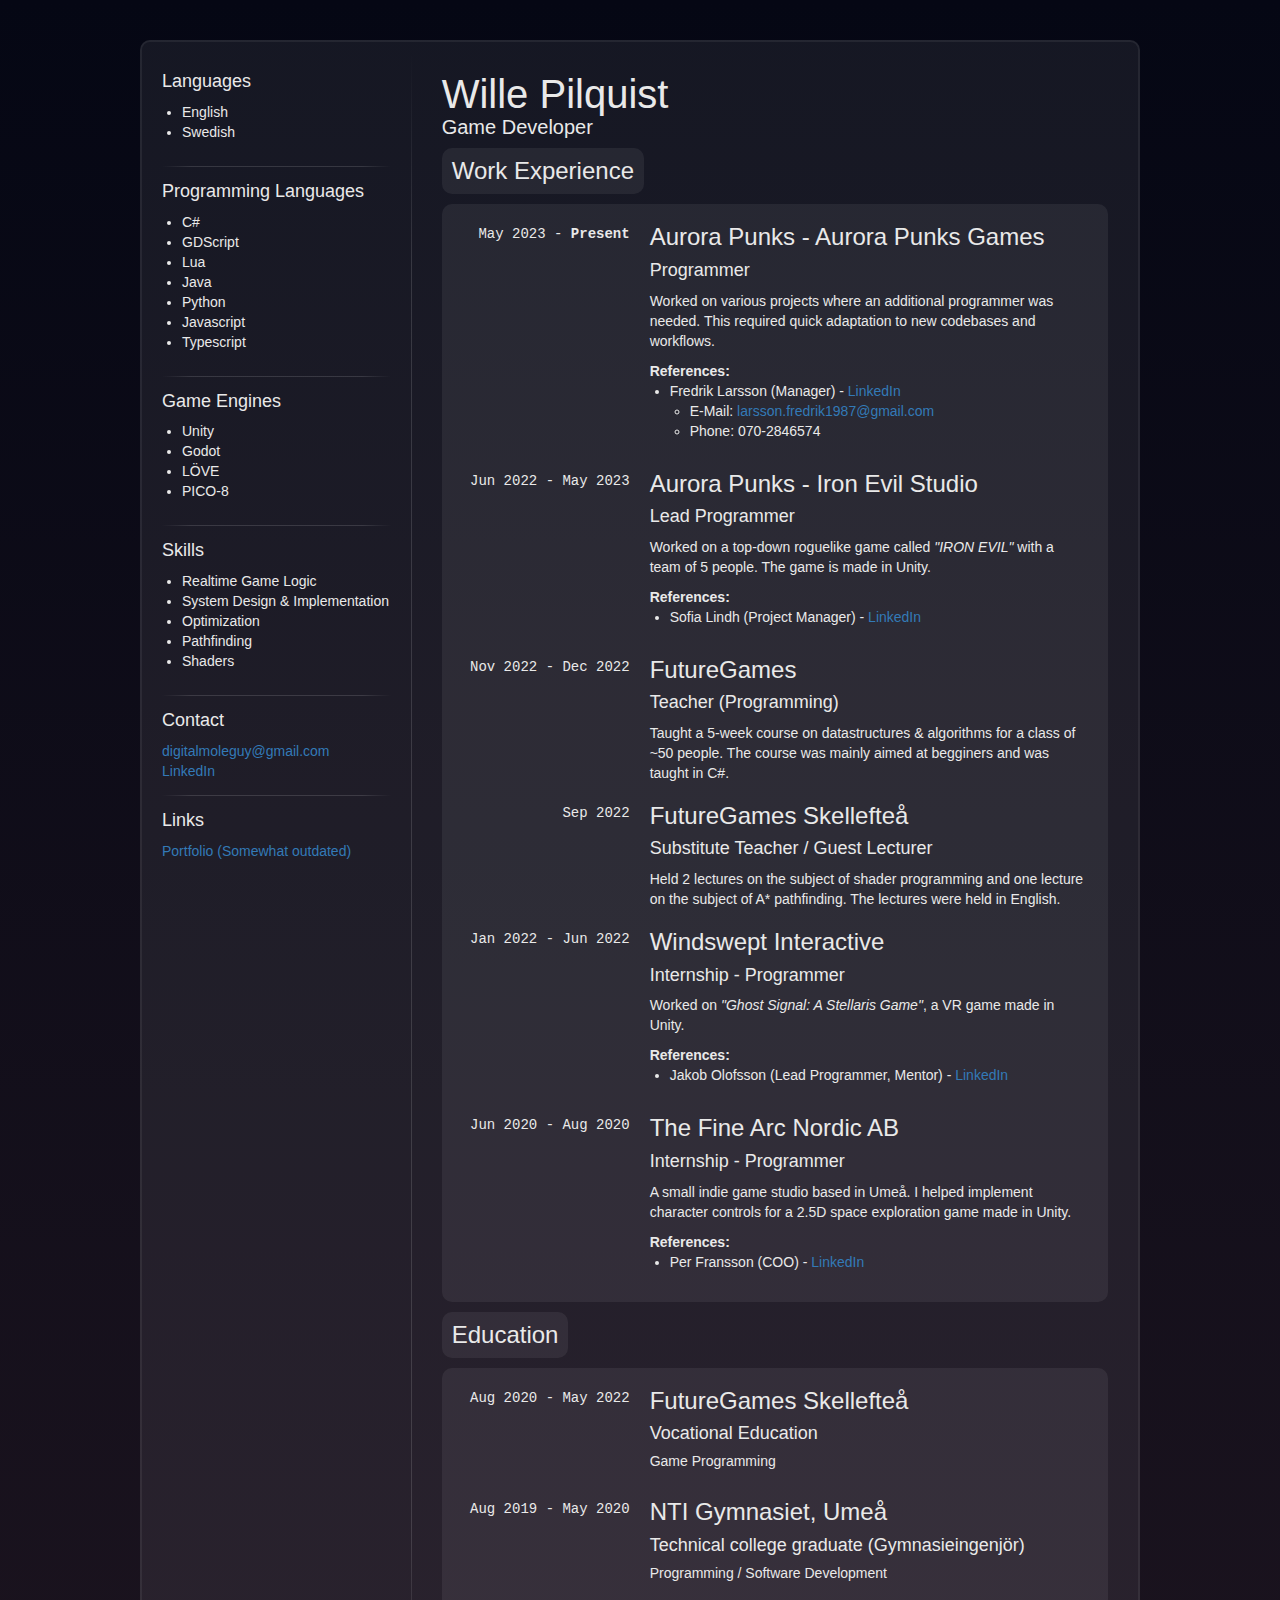
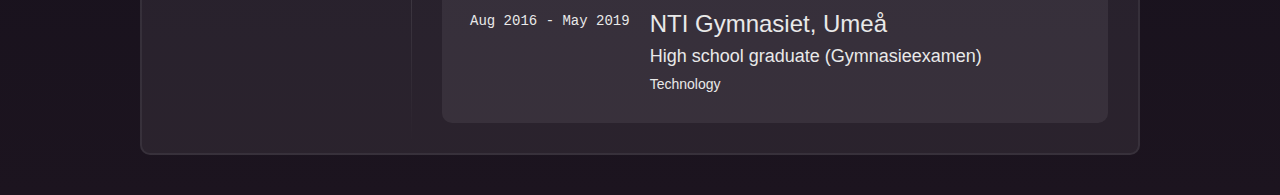
==== commit 8afaa7d1: "added info + cleanup" ====
--- a/index.html
+++ b/index.html
@@ -16,11 +16,11 @@
 			background-color: #050714;
 		}
 	</style>
-	<!import bootstrap>
-		<link rel="stylesheet" href="https://maxcdn.bootstrapcdn.com/bootstrap/3.3.7/css/bootstrap.min.css">
-		<link rel=" stylesheet" href="stylesheets/main.css">
-		<link rel="stylesheet" href="stylesheets/desktop.css" media="screen and (min-width: 760px)">
-		<link rel="stylesheet" href="stylesheets/mobile.css" media="screen and (max-width: 760px)">
+	<!--import bootstrap-->
+	<link rel="stylesheet" href="https://maxcdn.bootstrapcdn.com/bootstrap/3.3.7/css/bootstrap.min.css">
+	<link rel=" stylesheet" href="stylesheets/main.css">
+	<link rel="stylesheet" href="stylesheets/desktop.css" media="screen and (min-width: 760px)">
+	<link rel="stylesheet" href="stylesheets/mobile.css" media="screen and (max-width: 760px)">
 </head>
 
 <body>
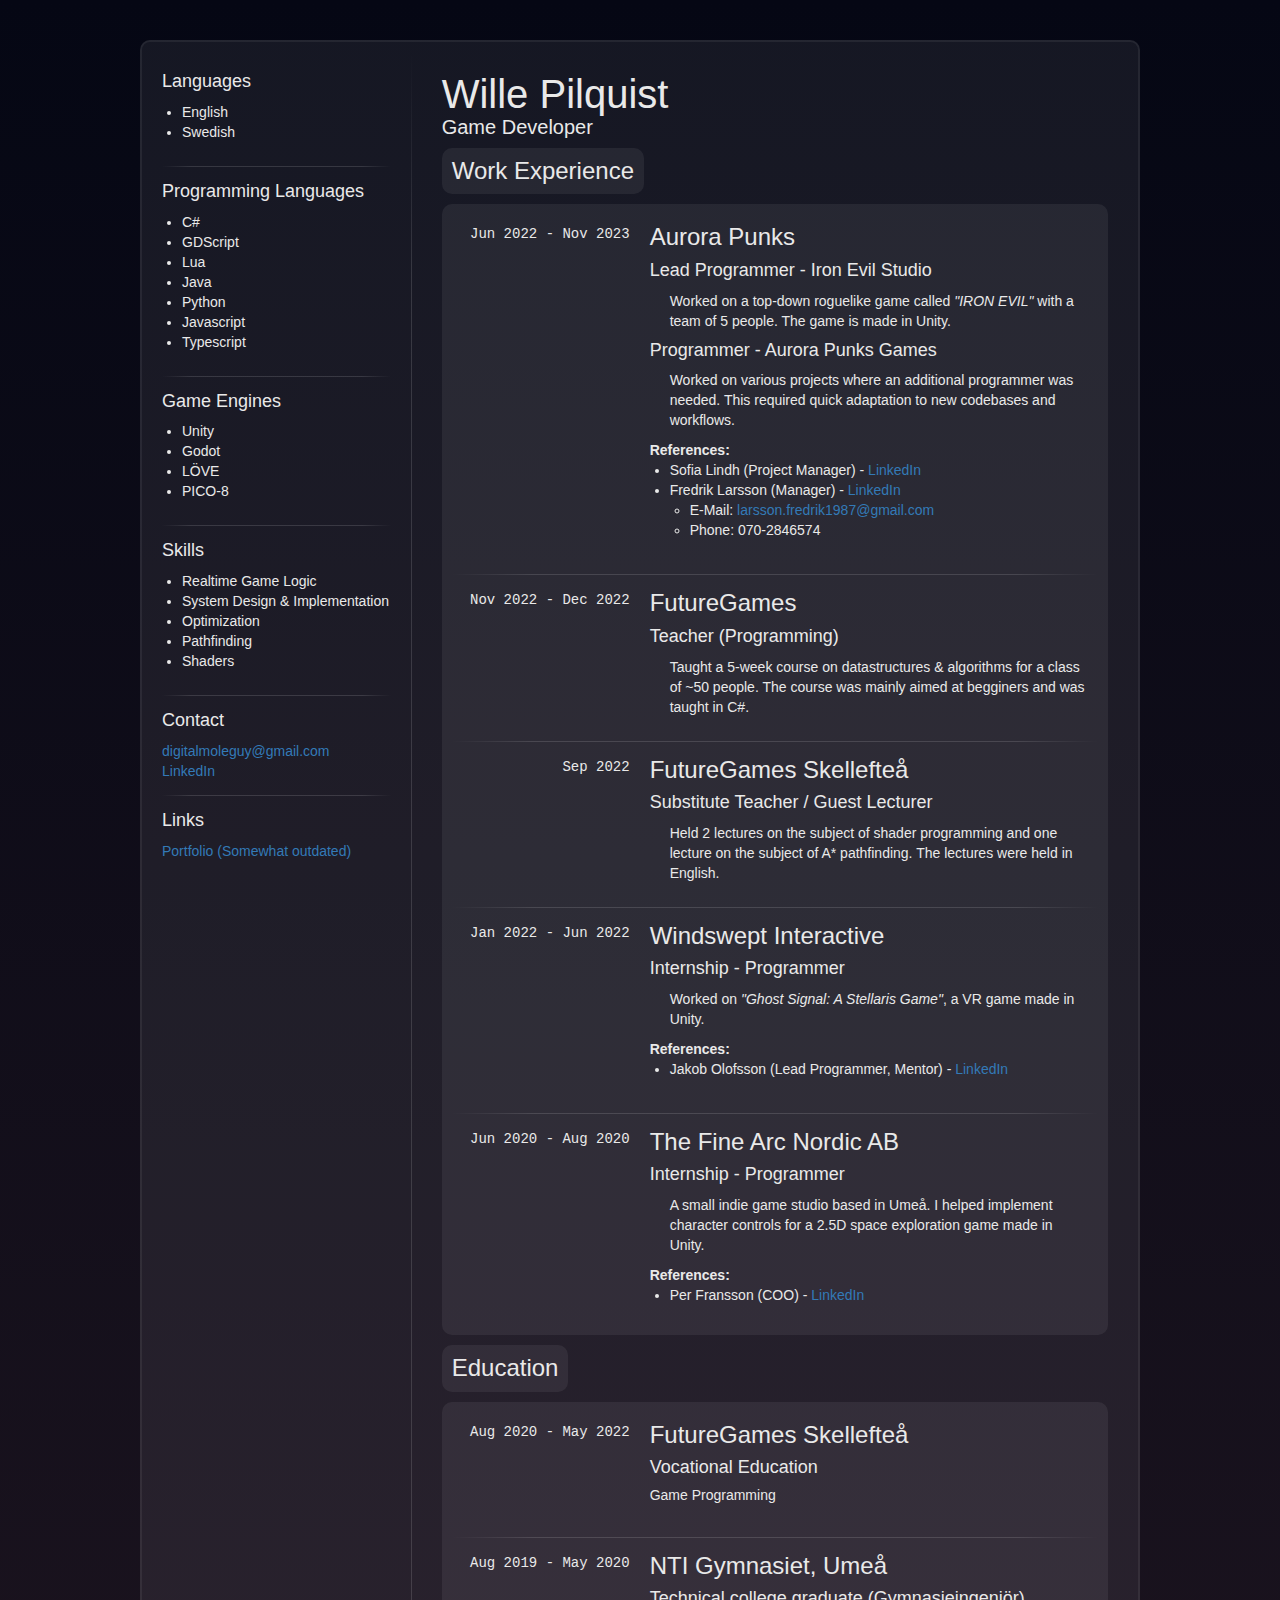
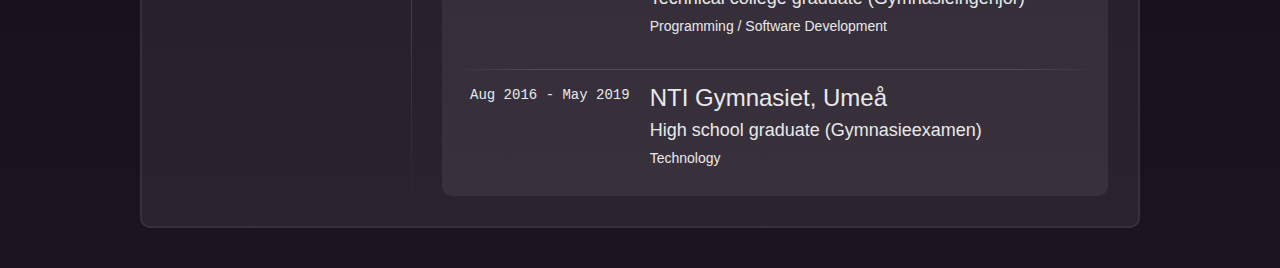
==== commit cc85e30f: "fix" ====
--- a/index.html
+++ b/index.html
@@ -1,7 +1,3 @@
-<!DOCTYPE html>
-<html lang="en">
-
-
 <!DOCTYPE html>
 <html lang="en">
 
--- a/stylesheets/main.css
+++ b/stylesheets/main.css
@@ -1,8 +1,8 @@
 :root {
-    --color-glass: #ffffff11;
+	--color-glass: #ffffff11;
 }
 
-*{
+* {
 	box-sizing: border-box;
 }
 
@@ -22,7 +22,7 @@
 	background-color: #1c141fff;
 	font-family: 'Open Sans', sans-serif;
 
-	font-size: 14px;;
+	font-size: 14px;
 	line-height: 1.42857143;
 }
 
@@ -30,7 +30,7 @@
 	display: flex;
 	color: #e9e9e9;
 	background-color: var(--color-glass);
-	
+
 }
 
 #main-right {
@@ -77,8 +77,8 @@
 	font-size: 2rem;
 }
 
-ul{
-    padding-left: 2rem;
+ul {
+	padding-left: 2rem;
 }
 
 #main-content-list {
@@ -110,7 +110,7 @@
 	display: flex;
 	padding: 1rem;
 	width: 100%;
-    
+
 }
 
 .item-timespan {
@@ -129,13 +129,18 @@
 	width: 100%;
 }
 
+h4.item-subtitle {
+	margin-left: 0rem;
+}
+
 .item-subtitle {
 	display: block;
 	width: 100%;
 }
 
 .item-description {
-    min-height: 2rem;
+	margin-left: 2rem;
+	min-height: 2rem;
 }
 
 .item-references {
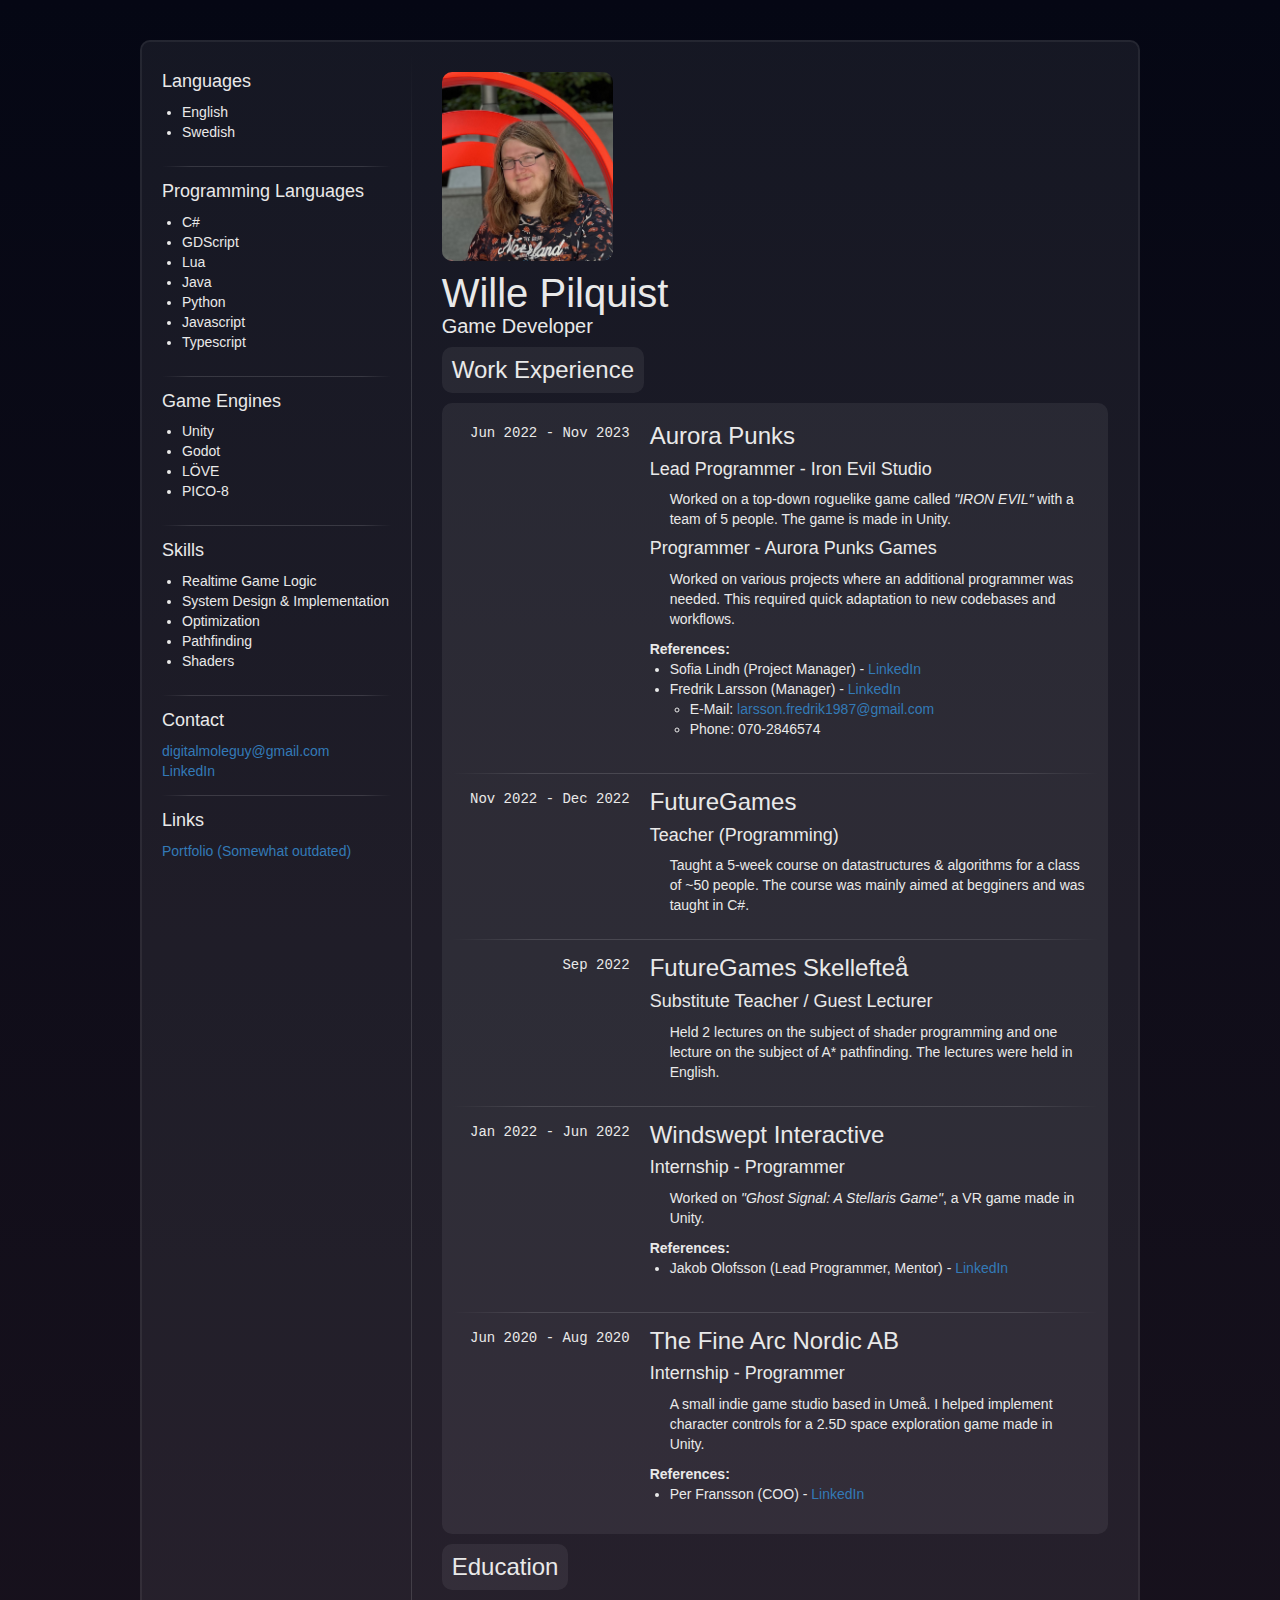
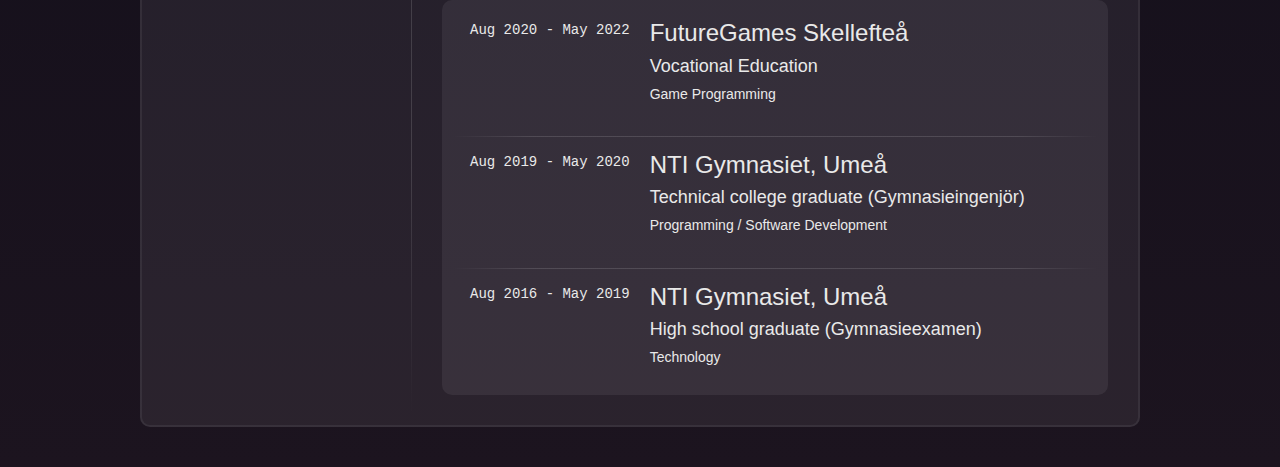
==== commit a0c66800: "added image" ====
--- a/index.html
+++ b/index.html
@@ -22,6 +22,7 @@
 <body>
 	<main>
 		<div id="main-right">
+			<img src="img/wille_cropped.jpg" alt="Profile picture" id="profile-picture">
 			<div id="name-container">
 				<h1>Wille Pilquist</h1>
 				<h2>Game Developer</h2>
--- a/stylesheets/main.css
+++ b/stylesheets/main.css
@@ -30,7 +30,6 @@
 	display: flex;
 	color: #e9e9e9;
 	background-color: var(--color-glass);
-
 }
 
 #main-right {
@@ -52,6 +51,14 @@
 	height: .1rem;
 	background-image: radial-gradient(circle, #ffffff22 75%, #ffffff00);
 
+}
+
+#profile-picture {
+	display: block;
+	margin: 1rem;
+	width: 25%;
+	height: auto;
+	border-radius: 1rem;
 }
 
 #name-container {
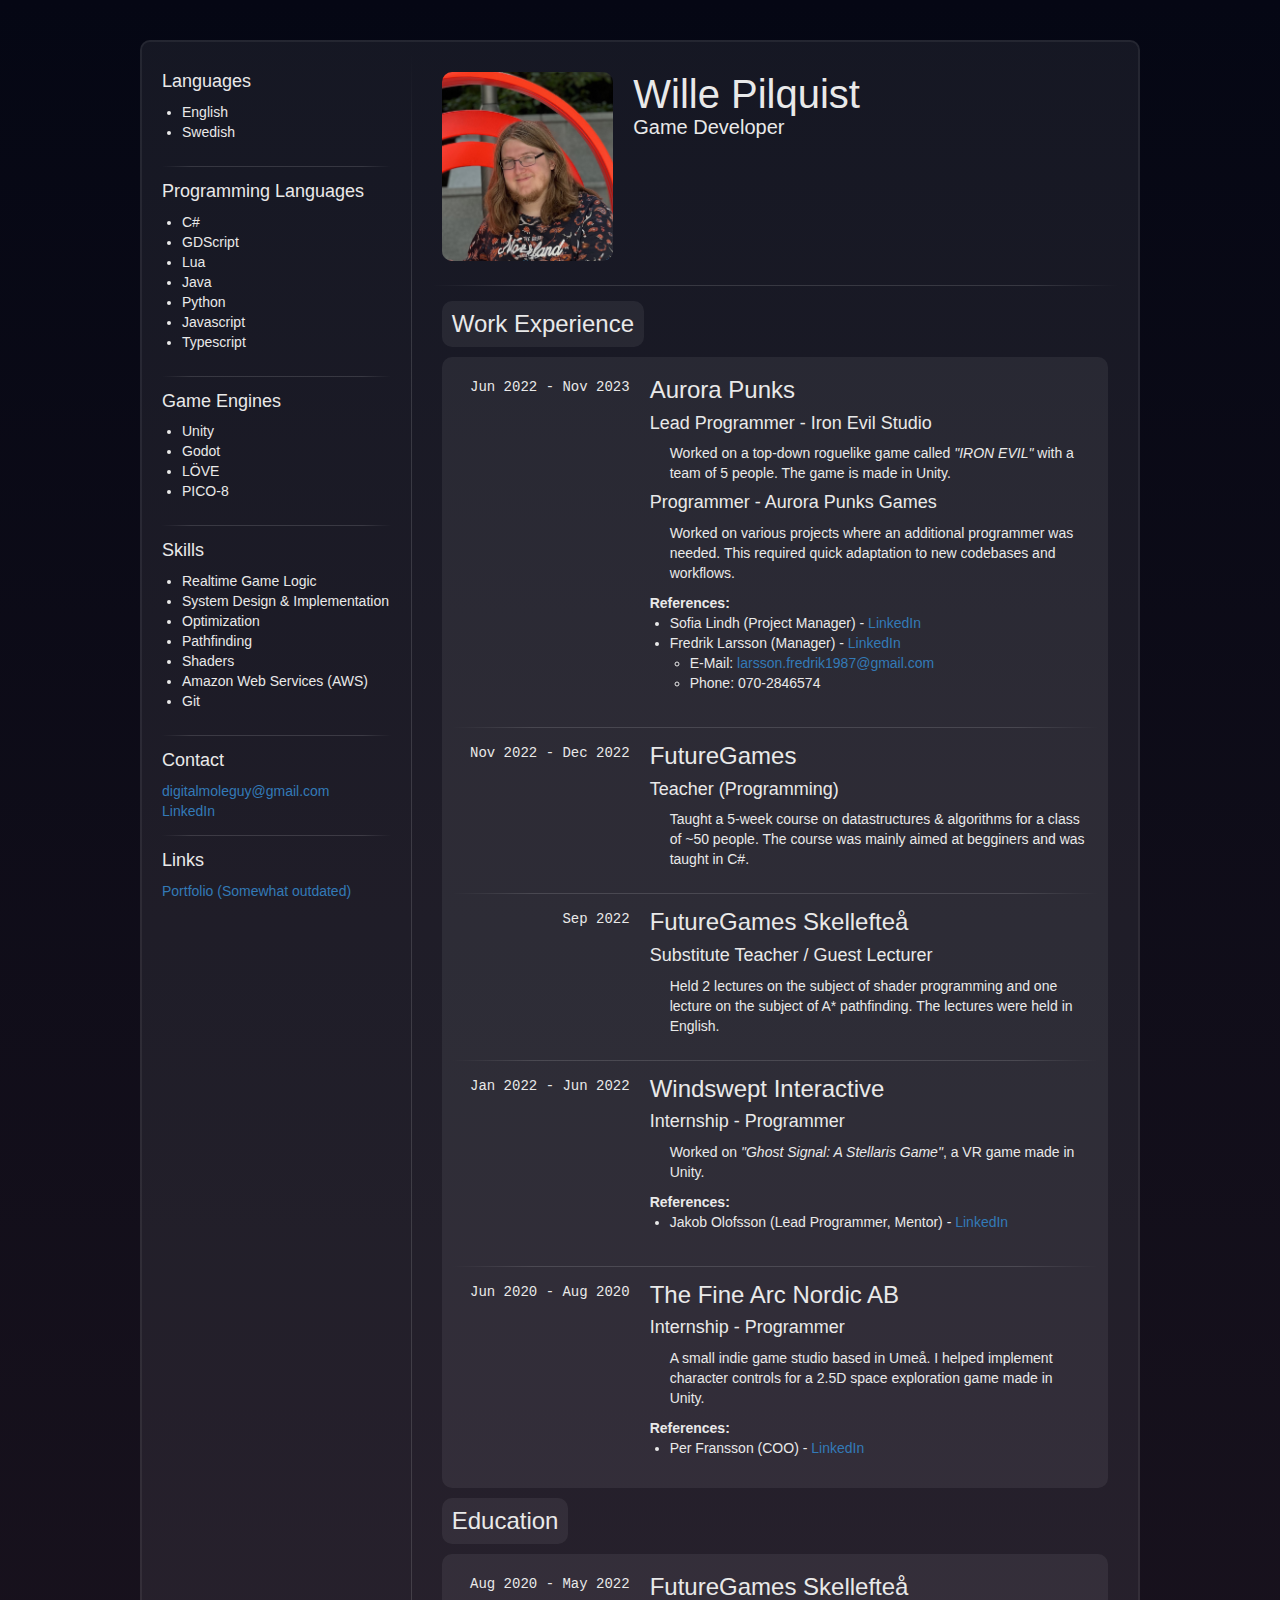
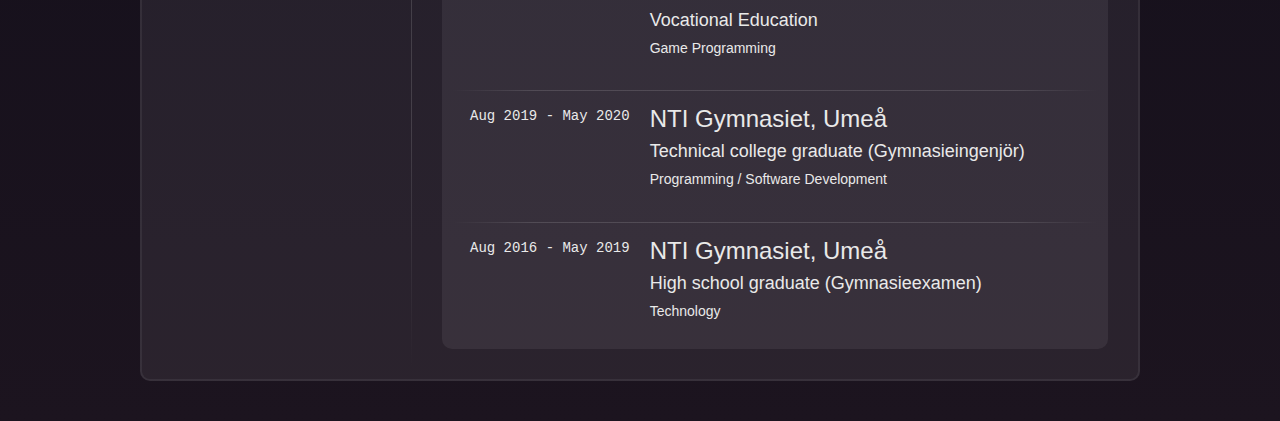
==== commit ace2d417: "updated layout, added skills" ====
--- a/index.html
+++ b/index.html
@@ -22,11 +22,14 @@
 <body>
 	<main>
 		<div id="main-right">
-			<img src="img/wille_cropped.jpg" alt="Profile picture" id="profile-picture">
-			<div id="name-container">
-				<h1>Wille Pilquist</h1>
-				<h2>Game Developer</h2>
+			<div id="profile-container">
+				<img src="img/wille_cropped.jpg" alt="Profile picture" id="profile-picture">
+				<div id="name-container">
+					<h1>Wille Pilquist</h1>
+					<h2>Game Developer</h2>
+				</div>
 			</div>
+			<div class="separator-horizontal desktop-only"></div>
 
 		</div>
 
--- a/stylesheets/main.css
+++ b/stylesheets/main.css
@@ -50,6 +50,12 @@
 	width: 100%;
 	height: .1rem;
 	background-image: radial-gradient(circle, #ffffff22 75%, #ffffff00);
+
+}
+
+#profile-container {
+	display: flex;
+	flex-direction: row;
 
 }
 
